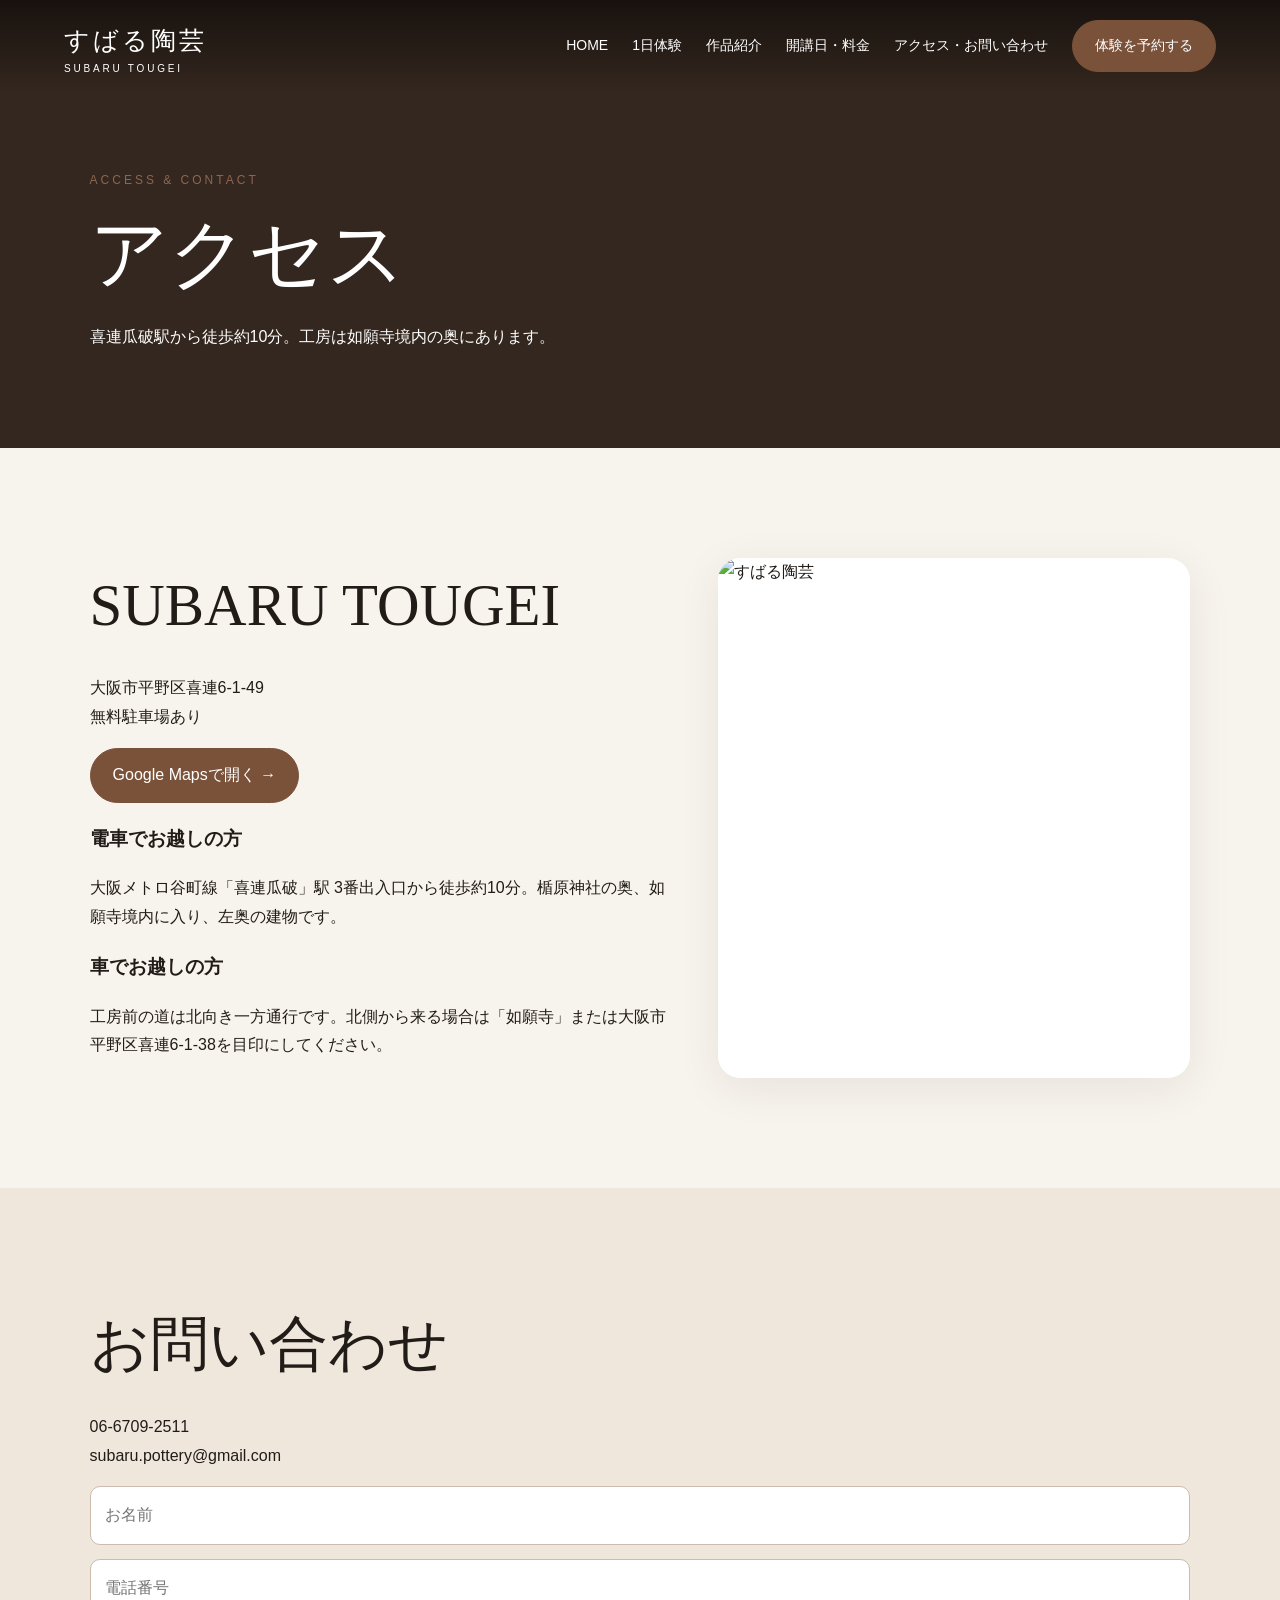
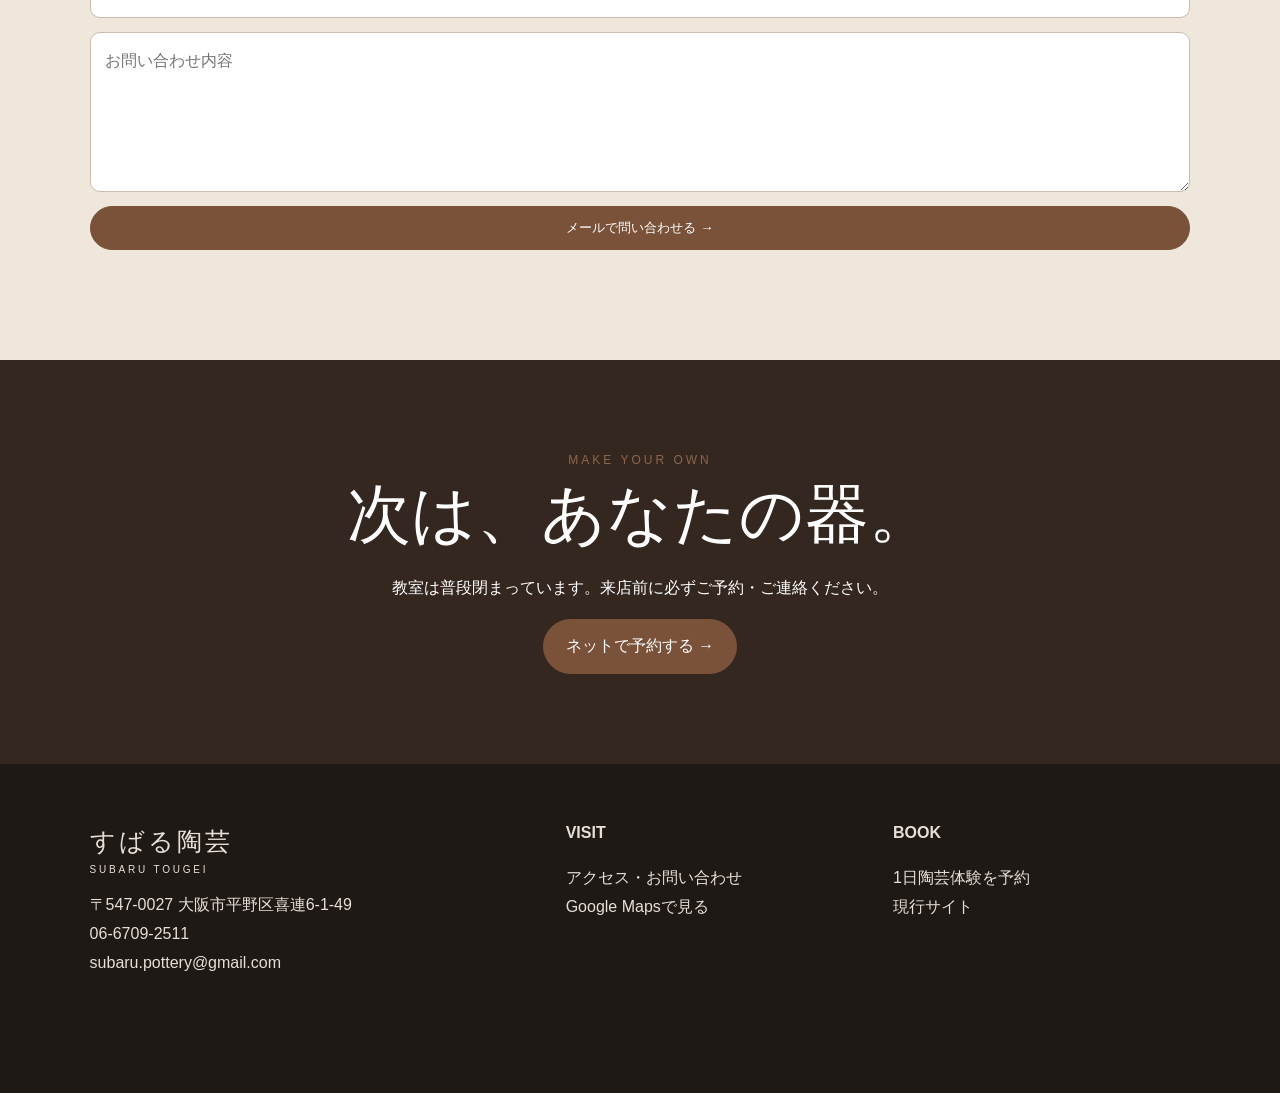
==== access.html @ 5aab39a2 "Initial competition-ready Subaru Tougei renewal" ====
<!doctype html><html lang="ja"><head><meta charset="utf-8"><meta name="viewport" content="width=device-width,initial-scale=1"><meta name="description" content="大阪市平野区のすばる陶芸。1日陶芸体験、定期教室、作品紹介、アクセス。"><title>アクセス・お問い合わせ｜すばる陶芸</title><link rel="stylesheet" href="assets/styles.css"></head><body><header><a class="brand" href="index.html">すばる陶芸<small>SUBARU TOUGEI</small></a><button class="hamb" aria-label="メニュー">☰</button><nav class="nav"><a href="index.html">HOME</a><a href="experience.html">1日体験</a><a href="works.html">作品紹介</a><a href="price.html">開講日・料金</a><a href="access.html">アクセス・お問い合わせ</a><a class="btn fill" href="https://www.asoview.com/channel/activities/subarutougei/offices/675/courses">体験を予約する</a></nav></header><section class="page-hero"><div class="kicker">ACCESS & CONTACT</div><h1>アクセス</h1><p>喜連瓜破駅から徒歩約10分。工房は如願寺境内の奥にあります。</p></section><section class="section"><div class="two reveal"><div><h2>SUBARU TOUGEI</h2><p>大阪市平野区喜連6-1-49<br>無料駐車場あり</p><p><a class="btn fill" href="https://www.google.co.jp/maps/place/%E3%81%99%E3%81%B0%E3%82%8B%E9%99%B6%E8%8A%B8/@34.613585,135.554979,17z/data=!3m1!4b1!4m2!3m1!1s0x6000dedb1bd6316d:0xad608d81c7c7483e">Google Mapsで開く →</a></p><h3>電車でお越しの方</h3><p>大阪メトロ谷町線「喜連瓜破」駅 3番出入口から徒歩約10分。楯原神社の奥、如願寺境内に入り、左奥の建物です。</p><h3>車でお越しの方</h3><p>工房前の道は北向き一方通行です。北側から来る場合は「如願寺」または大阪市平野区喜連6-1-38を目印にしてください。</p></div><div class="card"><div class="pic" style="height:520px"><img src="https://static.wixstatic.com/media/e398b2_7c2f4a02109442f09c957fa7d849e653~mv2.jpg" alt="すばる陶芸"></div></div></div></section><section class="section alt reveal"><h2>お問い合わせ</h2><p><a href="tel:0667092511">06-6709-2511</a><br><a href="mailto:subaru.pottery@gmail.com">subaru.pottery@gmail.com</a></p><form id="contactForm" class="form"><input name="name" placeholder="お名前" required><input name="phone" placeholder="電話番号"><textarea name="message" placeholder="お問い合わせ内容" required></textarea><button class="btn fill" type="submit">メールで問い合わせる →</button></form></section><section class="cta"><div class="kicker">MAKE YOUR OWN</div><h2>次は、あなたの器。</h2><p>教室は普段閉まっています。来店前に必ずご予約・ご連絡ください。</p><a class="btn fill" href="https://www.asoview.com/channel/activities/subarutougei/offices/675/courses">ネットで予約する →</a></section><footer class="footer"><div><div class="brand">すばる陶芸<small>SUBARU TOUGEI</small></div><p>〒547-0027 大阪市平野区喜連6-1-49<br>06-6709-2511<br>subaru.pottery@gmail.com</p></div><div><b>VISIT</b><p><a href="access.html">アクセス・お問い合わせ</a><br><a href="https://www.google.co.jp/maps/place/%E3%81%99%E3%81%B0%E3%82%8B%E9%99%B6%E8%8A%B8/@34.613585,135.554979,17z/data=!3m1!4b1!4m2!3m1!1s0x6000dedb1bd6316d:0xad608d81c7c7483e">Google Mapsで見る</a></p></div><div><b>BOOK</b><p><a href="https://www.asoview.com/channel/activities/subarutougei/offices/675/courses">1日陶芸体験を予約</a><br><a href="https://www.subarutougei.com/">現行サイト</a></p></div></footer><a class="sticky" href="https://www.asoview.com/channel/activities/subarutougei/offices/675/courses">1日陶芸体験を予約する</a><div class="modal"><button>×</button><img alt="作品拡大"></div><script src="assets/app.js"></script></body></html>
---- assets/styles.css ----
*{box-sizing:border-box}html{scroll-behavior:smooth}body{margin:0;background:#f7f3ed;color:#211c18;font-family:"Noto Sans JP","Yu Gothic",sans-serif;line-height:1.8}a{color:inherit;text-decoration:none}img{display:block;width:100%;height:100%;object-fit:cover}header{position:fixed;z-index:30;inset:0 0 auto;display:flex;align-items:center;justify-content:space-between;padding:18px 5vw;color:#fff;transition:.35s;background:linear-gradient(#0008,transparent)}header.scrolled{background:#f7f3edf2;color:#211c18;box-shadow:0 1px 20px #0002;backdrop-filter:blur(12px)}.brand{font-family:serif;font-size:25px;letter-spacing:.12em}.brand small{display:block;font:10px sans-serif;letter-spacing:.28em}.nav{display:flex;gap:24px;align-items:center;font-size:14px}.btn{display:inline-flex;align-items:center;justify-content:center;padding:12px 22px;border-radius:999px;border:1px solid currentColor;transition:.25s}.btn:hover{transform:translateY(-2px)}.btn.fill{background:#7a5139;border-color:#7a5139;color:#fff}.hamb{display:none;background:none;border:0;color:inherit;font-size:28px}.hero{position:relative;min-height:100svh;color:#fff;display:grid;align-items:end;overflow:hidden;background:#1c1714}.hero video,.hero .poster{position:absolute;inset:0;width:100%;height:100%;object-fit:cover}.hero .poster{background-size:cover;background-position:center}.hero:after{content:"";position:absolute;inset:0;background:linear-gradient(90deg,#120d09c7 0%,#120d0970 45%,#120d0920 75%),linear-gradient(0deg,#120d0990,transparent 45%)}.hero-inner{position:relative;z-index:2;padding:0 7vw 11vh;max-width:900px}.eyebrow{letter-spacing:.25em;font-size:12px}.hero h1{font-family:serif;font-weight:400;font-size:clamp(46px,7vw,96px);line-height:1.12;margin:.2em 0}.hero p{max-width:650px;font-size:clamp(15px,1.5vw,19px)}.hero-actions{display:flex;gap:12px;flex-wrap:wrap;margin-top:28px}.section{padding:110px 7vw}.section.alt{background:#efe7dc}.kicker{font-size:12px;letter-spacing:.25em;color:#8d664e}.section h2{font-family:serif;font-weight:400;font-size:clamp(34px,4.6vw,64px);line-height:1.3;margin:.15em 0 .5em}.lead{max-width:760px;color:#65584e}.grid{display:grid;grid-template-columns:repeat(3,1fr);gap:22px;margin-top:45px}.card{background:#fff;border-radius:22px;overflow:hidden;box-shadow:0 10px 45px #3c281013}.card .pic{height:280px}.card .body{padding:26px}.stats{display:grid;grid-template-columns:repeat(3,1fr);gap:1px;background:#d8cabc;border-radius:22px;overflow:hidden;margin-top:40px}.stat{background:#fff;padding:28px;text-align:center}.stat strong{display:block;font:36px serif}.gallery{columns:3 260px;column-gap:18px;margin-top:40px}.gallery button{border:0;padding:0;margin:0 0 18px;width:100%;border-radius:16px;overflow:hidden;cursor:zoom-in;background:#ddd}.gallery img{height:auto;transition:.45s}.gallery button:hover img{transform:scale(1.035)}.two{display:grid;grid-template-columns:1.1fr .9fr;gap:50px;align-items:center}.price-table{width:100%;border-collapse:collapse;background:#fff;border-radius:18px;overflow:hidden}.price-table td,.price-table th{padding:16px 18px;border-bottom:1px solid #eee;text-align:left}.cta{padding:90px 7vw;background:#34271f;color:#fff;text-align:center}.cta h2{font:clamp(34px,5vw,64px) serif;margin:0 0 12px}.footer{padding:55px 7vw 100px;background:#1f1915;color:#e7ded7;display:grid;grid-template-columns:1.5fr 1fr 1fr;gap:30px}.reveal{opacity:0;transform:translateY(30px);transition:.75s}.reveal.on{opacity:1;transform:none}.sticky{display:none}.modal{position:fixed;inset:0;z-index:50;background:#000d;display:none;place-items:center;padding:5vw}.modal.open{display:grid}.modal img{max-width:92vw;max-height:88vh;width:auto;height:auto}.modal button{position:absolute;right:25px;top:20px;background:none;border:0;color:#fff;font-size:40px}.form{display:grid;gap:14px}.form input,.form textarea{padding:14px;border:1px solid #cbbcaf;background:#fff;border-radius:10px;font:inherit}.form textarea{min-height:160px}.page-hero{padding:170px 7vw 80px;background:#34271f;color:#fff}.page-hero h1{font:clamp(42px,6vw,78px) serif;margin:.15em 0}.note{padding:18px 22px;background:#fff6dd;border-left:4px solid #aa7b49;border-radius:8px}@media(max-width:850px){.nav{position:fixed;inset:72px 0 auto;background:#f7f3ed;color:#211c18;display:none;flex-direction:column;padding:28px}.nav.open{display:flex}.hamb{display:block}.grid,.two,.stats,.footer{grid-template-columns:1fr}.hero-inner{padding-bottom:16vh}.section{padding:80px 6vw}.sticky{display:flex;position:fixed;z-index:40;left:12px;right:12px;bottom:12px;background:#7a5139;color:#fff;border-radius:999px;justify-content:center;padding:14px;box-shadow:0 8px 25px #0004}.footer{padding-bottom:110px}}@media(prefers-reduced-motion:reduce){*{scroll-behavior:auto!important;animation:none!important;transition:none!important}.reveal{opacity:1;transform:none}}
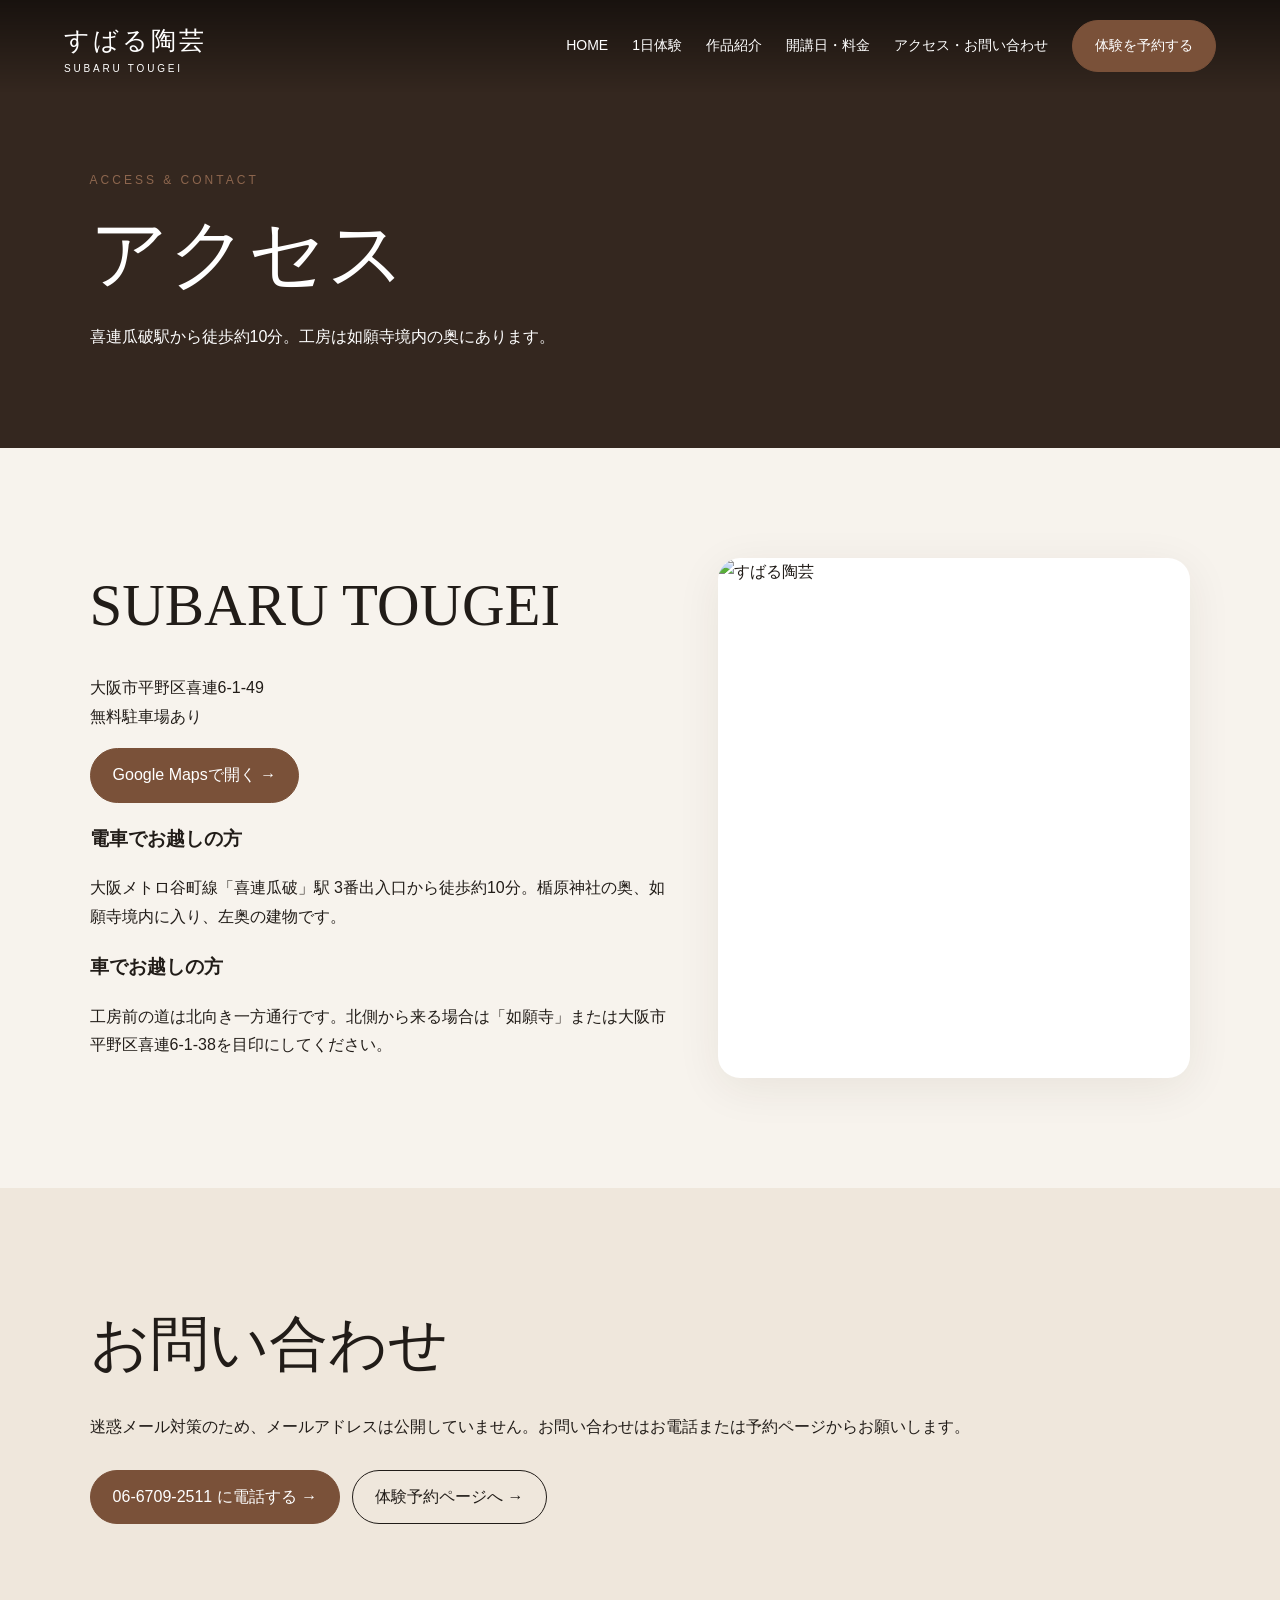
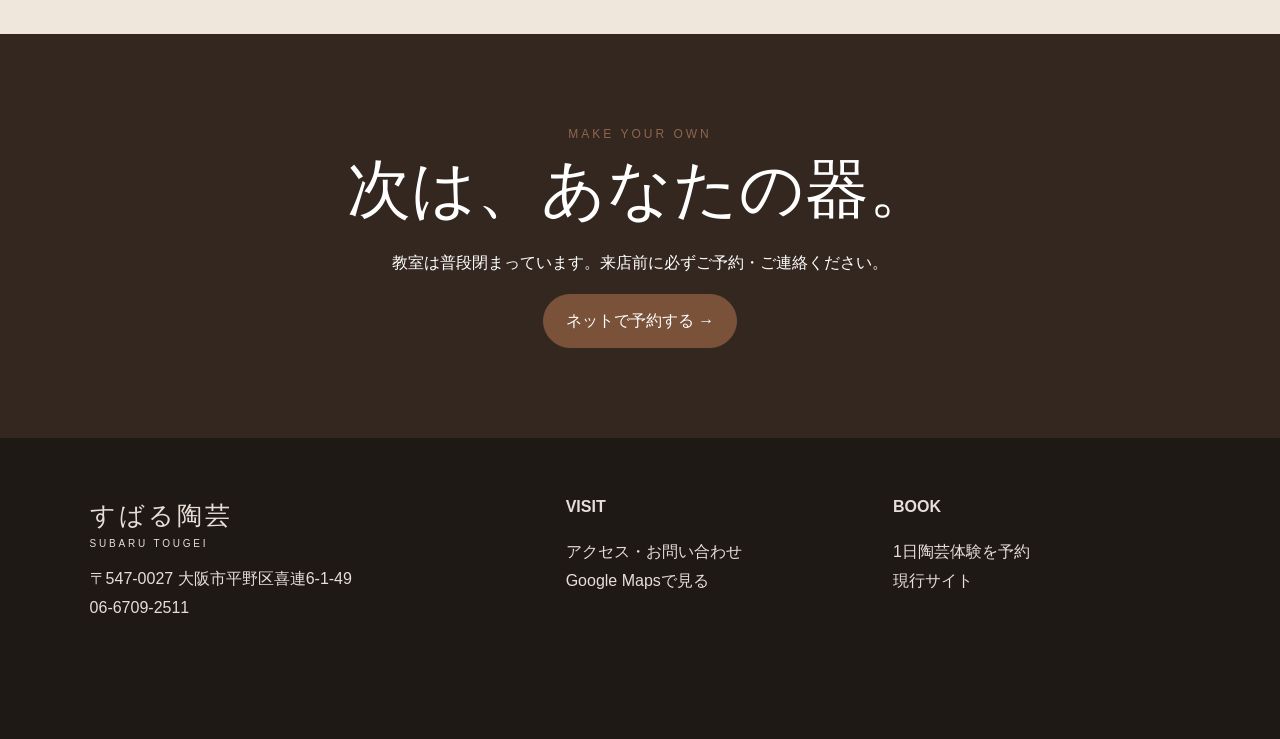
==== commit ce0b12b9: "Tighten and slow hero; remove public email address" ====
--- a/access.html
+++ b/access.html
@@ -1 +1 @@
-<!doctype html><html lang="ja"><head><meta charset="utf-8"><meta name="viewport" content="width=device-width,initial-scale=1"><meta name="description" content="大阪市平野区のすばる陶芸。1日陶芸体験、定期教室、作品紹介、アクセス。"><title>アクセス・お問い合わせ｜すばる陶芸</title><link rel="stylesheet" href="assets/styles.css"></head><body><header><a class="brand" href="index.html">すばる陶芸<small>SUBARU TOUGEI</small></a><button class="hamb" aria-label="メニュー">☰</button><nav class="nav"><a href="index.html">HOME</a><a href="experience.html">1日体験</a><a href="works.html">作品紹介</a><a href="price.html">開講日・料金</a><a href="access.html">アクセス・お問い合わせ</a><a class="btn fill" href="https://www.asoview.com/channel/activities/subarutougei/offices/675/courses">体験を予約する</a></nav></header><section class="page-hero"><div class="kicker">ACCESS & CONTACT</div><h1>アクセス</h1><p>喜連瓜破駅から徒歩約10分。工房は如願寺境内の奥にあります。</p></section><section class="section"><div class="two reveal"><div><h2>SUBARU TOUGEI</h2><p>大阪市平野区喜連6-1-49<br>無料駐車場あり</p><p><a class="btn fill" href="https://www.google.co.jp/maps/place/%E3%81%99%E3%81%B0%E3%82%8B%E9%99%B6%E8%8A%B8/@34.613585,135.554979,17z/data=!3m1!4b1!4m2!3m1!1s0x6000dedb1bd6316d:0xad608d81c7c7483e">Google Mapsで開く →</a></p><h3>電車でお越しの方</h3><p>大阪メトロ谷町線「喜連瓜破」駅 3番出入口から徒歩約10分。楯原神社の奥、如願寺境内に入り、左奥の建物です。</p><h3>車でお越しの方</h3><p>工房前の道は北向き一方通行です。北側から来る場合は「如願寺」または大阪市平野区喜連6-1-38を目印にしてください。</p></div><div class="card"><div class="pic" style="height:520px"><img src="https://static.wixstatic.com/media/e398b2_7c2f4a02109442f09c957fa7d849e653~mv2.jpg" alt="すばる陶芸"></div></div></div></section><section class="section alt reveal"><h2>お問い合わせ</h2><p><a href="tel:0667092511">06-6709-2511</a><br><a href="mailto:subaru.pottery@gmail.com">subaru.pottery@gmail.com</a></p><form id="contactForm" class="form"><input name="name" placeholder="お名前" required><input name="phone" placeholder="電話番号"><textarea name="message" placeholder="お問い合わせ内容" required></textarea><button class="btn fill" type="submit">メールで問い合わせる →</button></form></section><section class="cta"><div class="kicker">MAKE YOUR OWN</div><h2>次は、あなたの器。</h2><p>教室は普段閉まっています。来店前に必ずご予約・ご連絡ください。</p><a class="btn fill" href="https://www.asoview.com/channel/activities/subarutougei/offices/675/courses">ネットで予約する →</a></section><footer class="footer"><div><div class="brand">すばる陶芸<small>SUBARU TOUGEI</small></div><p>〒547-0027 大阪市平野区喜連6-1-49<br>06-6709-2511<br>subaru.pottery@gmail.com</p></div><div><b>VISIT</b><p><a href="access.html">アクセス・お問い合わせ</a><br><a href="https://www.google.co.jp/maps/place/%E3%81%99%E3%81%B0%E3%82%8B%E9%99%B6%E8%8A%B8/@34.613585,135.554979,17z/data=!3m1!4b1!4m2!3m1!1s0x6000dedb1bd6316d:0xad608d81c7c7483e">Google Mapsで見る</a></p></div><div><b>BOOK</b><p><a href="https://www.asoview.com/channel/activities/subarutougei/offices/675/courses">1日陶芸体験を予約</a><br><a href="https://www.subarutougei.com/">現行サイト</a></p></div></footer><a class="sticky" href="https://www.asoview.com/channel/activities/subarutougei/offices/675/courses">1日陶芸体験を予約する</a><div class="modal"><button>×</button><img alt="作品拡大"></div><script src="assets/app.js"></script></body></html>+<!doctype html><html lang="ja"><head><meta charset="utf-8"><meta name="viewport" content="width=device-width,initial-scale=1"><meta name="description" content="大阪市平野区のすばる陶芸。1日陶芸体験、定期教室、作品紹介、アクセス。"><title>アクセス・お問い合わせ｜すばる陶芸</title><link rel="stylesheet" href="assets/styles.css"></head><body><header><a class="brand" href="index.html">すばる陶芸<small>SUBARU TOUGEI</small></a><button class="hamb" aria-label="メニュー">☰</button><nav class="nav"><a href="index.html">HOME</a><a href="experience.html">1日体験</a><a href="works.html">作品紹介</a><a href="price.html">開講日・料金</a><a href="access.html">アクセス・お問い合わせ</a><a class="btn fill" href="https://www.asoview.com/channel/activities/subarutougei/offices/675/courses">体験を予約する</a></nav></header><section class="page-hero"><div class="kicker">ACCESS & CONTACT</div><h1>アクセス</h1><p>喜連瓜破駅から徒歩約10分。工房は如願寺境内の奥にあります。</p></section><section class="section"><div class="two reveal"><div><h2>SUBARU TOUGEI</h2><p>大阪市平野区喜連6-1-49<br>無料駐車場あり</p><p><a class="btn fill" href="https://www.google.co.jp/maps/place/%E3%81%99%E3%81%B0%E3%82%8B%E9%99%B6%E8%8A%B8/@34.613585,135.554979,17z/data=!3m1!4b1!4m2!3m1!1s0x6000dedb1bd6316d:0xad608d81c7c7483e">Google Mapsで開く →</a></p><h3>電車でお越しの方</h3><p>大阪メトロ谷町線「喜連瓜破」駅 3番出入口から徒歩約10分。楯原神社の奥、如願寺境内に入り、左奥の建物です。</p><h3>車でお越しの方</h3><p>工房前の道は北向き一方通行です。北側から来る場合は「如願寺」または大阪市平野区喜連6-1-38を目印にしてください。</p></div><div class="card"><div class="pic" style="height:520px"><img src="https://static.wixstatic.com/media/e398b2_7c2f4a02109442f09c957fa7d849e653~mv2.jpg" alt="すばる陶芸"></div></div></div></section><section class="section alt reveal"><h2>お問い合わせ</h2><p>迷惑メール対策のため、メールアドレスは公開していません。お問い合わせはお電話または予約ページからお願いします。</p><div class="hero-actions"><a class="btn fill" href="tel:0667092511">06-6709-2511 に電話する →</a><a class="btn" href="https://www.asoview.com/channel/activities/subarutougei/offices/675/courses">体験予約ページへ →</a></div></section><section class="cta"><div class="kicker">MAKE YOUR OWN</div><h2>次は、あなたの器。</h2><p>教室は普段閉まっています。来店前に必ずご予約・ご連絡ください。</p><a class="btn fill" href="https://www.asoview.com/channel/activities/subarutougei/offices/675/courses">ネットで予約する →</a></section><footer class="footer"><div><div class="brand">すばる陶芸<small>SUBARU TOUGEI</small></div><p>〒547-0027 大阪市平野区喜連6-1-49<br>06-6709-2511</p></div><div><b>VISIT</b><p><a href="access.html">アクセス・お問い合わせ</a><br><a href="https://www.google.co.jp/maps/place/%E3%81%99%E3%81%B0%E3%82%8B%E9%99%B6%E8%8A%B8/@34.613585,135.554979,17z/data=!3m1!4b1!4m2!3m1!1s0x6000dedb1bd6316d:0xad608d81c7c7483e">Google Mapsで見る</a></p></div><div><b>BOOK</b><p><a href="https://www.asoview.com/channel/activities/subarutougei/offices/675/courses">1日陶芸体験を予約</a><br><a href="https://www.subarutougei.com/">現行サイト</a></p></div></footer><a class="sticky" href="https://www.asoview.com/channel/activities/subarutougei/offices/675/courses">1日陶芸体験を予約する</a><div class="modal"><button>×</button><img alt="作品拡大"></div><script src="assets/app.js"></script></body></html>
--- a/assets/styles.css
+++ b/assets/styles.css
@@ -1 +1,6 @@
-*{box-sizing:border-box}html{scroll-behavior:smooth}body{margin:0;background:#f7f3ed;color:#211c18;font-family:"Noto Sans JP","Yu Gothic",sans-serif;line-height:1.8}a{color:inherit;text-decoration:none}img{display:block;width:100%;height:100%;object-fit:cover}header{position:fixed;z-index:30;inset:0 0 auto;display:flex;align-items:center;justify-content:space-between;padding:18px 5vw;color:#fff;transition:.35s;background:linear-gradient(#0008,transparent)}header.scrolled{background:#f7f3edf2;color:#211c18;box-shadow:0 1px 20px #0002;backdrop-filter:blur(12px)}.brand{font-family:serif;font-size:25px;letter-spacing:.12em}.brand small{display:block;font:10px sans-serif;letter-spacing:.28em}.nav{display:flex;gap:24px;align-items:center;font-size:14px}.btn{display:inline-flex;align-items:center;justify-content:center;padding:12px 22px;border-radius:999px;border:1px solid currentColor;transition:.25s}.btn:hover{transform:translateY(-2px)}.btn.fill{background:#7a5139;border-color:#7a5139;color:#fff}.hamb{display:none;background:none;border:0;color:inherit;font-size:28px}.hero{position:relative;min-height:100svh;color:#fff;display:grid;align-items:end;overflow:hidden;background:#1c1714}.hero video,.hero .poster{position:absolute;inset:0;width:100%;height:100%;object-fit:cover}.hero .poster{background-size:cover;background-position:center}.hero:after{content:"";position:absolute;inset:0;background:linear-gradient(90deg,#120d09c7 0%,#120d0970 45%,#120d0920 75%),linear-gradient(0deg,#120d0990,transparent 45%)}.hero-inner{position:relative;z-index:2;padding:0 7vw 11vh;max-width:900px}.eyebrow{letter-spacing:.25em;font-size:12px}.hero h1{font-family:serif;font-weight:400;font-size:clamp(46px,7vw,96px);line-height:1.12;margin:.2em 0}.hero p{max-width:650px;font-size:clamp(15px,1.5vw,19px)}.hero-actions{display:flex;gap:12px;flex-wrap:wrap;margin-top:28px}.section{padding:110px 7vw}.section.alt{background:#efe7dc}.kicker{font-size:12px;letter-spacing:.25em;color:#8d664e}.section h2{font-family:serif;font-weight:400;font-size:clamp(34px,4.6vw,64px);line-height:1.3;margin:.15em 0 .5em}.lead{max-width:760px;color:#65584e}.grid{display:grid;grid-template-columns:repeat(3,1fr);gap:22px;margin-top:45px}.card{background:#fff;border-radius:22px;overflow:hidden;box-shadow:0 10px 45px #3c281013}.card .pic{height:280px}.card .body{padding:26px}.stats{display:grid;grid-template-columns:repeat(3,1fr);gap:1px;background:#d8cabc;border-radius:22px;overflow:hidden;margin-top:40px}.stat{background:#fff;padding:28px;text-align:center}.stat strong{display:block;font:36px serif}.gallery{columns:3 260px;column-gap:18px;margin-top:40px}.gallery button{border:0;padding:0;margin:0 0 18px;width:100%;border-radius:16px;overflow:hidden;cursor:zoom-in;background:#ddd}.gallery img{height:auto;transition:.45s}.gallery button:hover img{transform:scale(1.035)}.two{display:grid;grid-template-columns:1.1fr .9fr;gap:50px;align-items:center}.price-table{width:100%;border-collapse:collapse;background:#fff;border-radius:18px;overflow:hidden}.price-table td,.price-table th{padding:16px 18px;border-bottom:1px solid #eee;text-align:left}.cta{padding:90px 7vw;background:#34271f;color:#fff;text-align:center}.cta h2{font:clamp(34px,5vw,64px) serif;margin:0 0 12px}.footer{padding:55px 7vw 100px;background:#1f1915;color:#e7ded7;display:grid;grid-template-columns:1.5fr 1fr 1fr;gap:30px}.reveal{opacity:0;transform:translateY(30px);transition:.75s}.reveal.on{opacity:1;transform:none}.sticky{display:none}.modal{position:fixed;inset:0;z-index:50;background:#000d;display:none;place-items:center;padding:5vw}.modal.open{display:grid}.modal img{max-width:92vw;max-height:88vh;width:auto;height:auto}.modal button{position:absolute;right:25px;top:20px;background:none;border:0;color:#fff;font-size:40px}.form{display:grid;gap:14px}.form input,.form textarea{padding:14px;border:1px solid #cbbcaf;background:#fff;border-radius:10px;font:inherit}.form textarea{min-height:160px}.page-hero{padding:170px 7vw 80px;background:#34271f;color:#fff}.page-hero h1{font:clamp(42px,6vw,78px) serif;margin:.15em 0}.note{padding:18px 22px;background:#fff6dd;border-left:4px solid #aa7b49;border-radius:8px}@media(max-width:850px){.nav{position:fixed;inset:72px 0 auto;background:#f7f3ed;color:#211c18;display:none;flex-direction:column;padding:28px}.nav.open{display:flex}.hamb{display:block}.grid,.two,.stats,.footer{grid-template-columns:1fr}.hero-inner{padding-bottom:16vh}.section{padding:80px 6vw}.sticky{display:flex;position:fixed;z-index:40;left:12px;right:12px;bottom:12px;background:#7a5139;color:#fff;border-radius:999px;justify-content:center;padding:14px;box-shadow:0 8px 25px #0004}.footer{padding-bottom:110px}}@media(prefers-reduced-motion:reduce){*{scroll-behavior:auto!important;animation:none!important;transition:none!important}.reveal{opacity:1;transform:none}}+*{box-sizing:border-box}html{scroll-behavior:smooth}body{margin:0;background:#f7f3ed;color:#211c18;font-family:"Noto Sans JP","Yu Gothic",sans-serif;line-height:1.8}a{color:inherit;text-decoration:none}img{display:block;width:100%;height:100%;object-fit:cover}header{position:fixed;z-index:30;inset:0 0 auto;display:flex;align-items:center;justify-content:space-between;padding:18px 5vw;color:#fff;transition:.35s;background:linear-gradient(#0008,transparent)}header.scrolled{background:#f7f3edf2;color:#211c18;box-shadow:0 1px 20px #0002;backdrop-filter:blur(12px)}.brand{font-family:serif;font-size:25px;letter-spacing:.12em}.brand small{display:block;font:10px sans-serif;letter-spacing:.28em}.nav{display:flex;gap:24px;align-items:center;font-size:14px}.btn{display:inline-flex;align-items:center;justify-content:center;padding:12px 22px;border-radius:999px;border:1px solid currentColor;transition:.25s}.btn:hover{transform:translateY(-2px)}.btn.fill{background:#7a5139;border-color:#7a5139;color:#fff}.hamb{display:none;background:none;border:0;color:inherit;font-size:28px}.hero{position:relative;min-height:100svh;color:#fff;display:grid;align-items:end;overflow:hidden;background:#1c1714}.hero video,.hero .poster{position:absolute;inset:0;width:100%;height:100%;object-fit:cover}.hero .poster{background-size:cover;background-position:center}.hero:after{content:"";position:absolute;inset:0;background:linear-gradient(90deg,#120d09c7 0%,#120d0970 45%,#120d0920 75%),linear-gradient(0deg,#120d0990,transparent 45%)}.hero-inner{position:relative;z-index:2;padding:0 7vw 11vh;max-width:900px}.eyebrow{letter-spacing:.25em;font-size:12px}.hero h1{font-family:serif;font-weight:400;font-size:clamp(46px,7vw,96px);line-height:1.12;margin:.2em 0}.hero p{max-width:650px;font-size:clamp(15px,1.5vw,19px)}.hero-actions{display:flex;gap:12px;flex-wrap:wrap;margin-top:28px}.section{padding:110px 7vw}.section.alt{background:#efe7dc}.kicker{font-size:12px;letter-spacing:.25em;color:#8d664e}.section h2{font-family:serif;font-weight:400;font-size:clamp(34px,4.6vw,64px);line-height:1.3;margin:.15em 0 .5em}.lead{max-width:760px;color:#65584e}.grid{display:grid;grid-template-columns:repeat(3,1fr);gap:22px;margin-top:45px}.card{background:#fff;border-radius:22px;overflow:hidden;box-shadow:0 10px 45px #3c281013}.card .pic{height:280px}.card .body{padding:26px}.stats{display:grid;grid-template-columns:repeat(3,1fr);gap:1px;background:#d8cabc;border-radius:22px;overflow:hidden;margin-top:40px}.stat{background:#fff;padding:28px;text-align:center}.stat strong{display:block;font:36px serif}.gallery{columns:3 260px;column-gap:18px;margin-top:40px}.gallery button{border:0;padding:0;margin:0 0 18px;width:100%;border-radius:16px;overflow:hidden;cursor:zoom-in;background:#ddd}.gallery img{height:auto;transition:.45s}.gallery button:hover img{transform:scale(1.035)}.two{display:grid;grid-template-columns:1.1fr .9fr;gap:50px;align-items:center}.price-table{width:100%;border-collapse:collapse;background:#fff;border-radius:18px;overflow:hidden}.price-table td,.price-table th{padding:16px 18px;border-bottom:1px solid #eee;text-align:left}.cta{padding:90px 7vw;background:#34271f;color:#fff;text-align:center}.cta h2{font:clamp(34px,5vw,64px) serif;margin:0 0 12px}.footer{padding:55px 7vw 100px;background:#1f1915;color:#e7ded7;display:grid;grid-template-columns:1.5fr 1fr 1fr;gap:30px}.reveal{opacity:0;transform:translateY(30px);transition:.75s}.reveal.on{opacity:1;transform:none}.sticky{display:none}.modal{position:fixed;inset:0;z-index:50;background:#000d;display:none;place-items:center;padding:5vw}.modal.open{display:grid}.modal img{max-width:92vw;max-height:88vh;width:auto;height:auto}.modal button{position:absolute;right:25px;top:20px;background:none;border:0;color:#fff;font-size:40px}.form{display:grid;gap:14px}.form input,.form textarea{padding:14px;border:1px solid #cbbcaf;background:#fff;border-radius:10px;font:inherit}.form textarea{min-height:160px}.page-hero{padding:170px 7vw 80px;background:#34271f;color:#fff}.page-hero h1{font:clamp(42px,6vw,78px) serif;margin:.15em 0}.note{padding:18px 22px;background:#fff6dd;border-left:4px solid #aa7b49;border-radius:8px}@media(max-width:850px){.nav{position:fixed;inset:72px 0 auto;background:#f7f3ed;color:#211c18;display:none;flex-direction:column;padding:28px}.nav.open{display:flex}.hamb{display:block}.grid,.two,.stats,.footer{grid-template-columns:1fr}.hero-inner{padding-bottom:16vh}.section{padding:80px 6vw}.sticky{display:flex;position:fixed;z-index:40;left:12px;right:12px;bottom:12px;background:#7a5139;color:#fff;border-radius:999px;justify-content:center;padding:14px;box-shadow:0 8px 25px #0004}.footer{padding-bottom:110px}}@media(prefers-reduced-motion:reduce){*{scroll-behavior:auto!important;animation:none!important;transition:none!important}.reveal{opacity:1;transform:none}}
+.experience-photo{max-width:1180px;margin:0 auto 30px;padding:0 24px;display:grid;grid-template-columns:minmax(0,1.35fr) minmax(260px,.65fr);gap:32px;align-items:center}.experience-photo img{width:100%;height:clamp(300px,48vw,560px);object-fit:cover;border-radius:26px;box-shadow:0 22px 60px rgba(41,24,14,.16)}.experience-photo div{padding:12px 0}.experience-photo span{font-size:.74rem;letter-spacing:.22em;color:#93603f}.experience-photo h2{margin:.6rem 0 1rem;font-size:clamp(1.8rem,4vw,3.4rem);font-weight:500}.experience-photo p{line-height:2;color:#5f554e}@media(max-width:760px){.experience-photo{grid-template-columns:1fr;gap:18px;padding:0 20px;margin-top:8px}.experience-photo img{height:58vw;min-height:260px;border-radius:20px}.experience-photo div{padding:0 6px 18px}}
+
+/* Promo hero: tighter crop + slower cinematic feel */
+.hero video{transform:scale(1.18);transform-origin:center 48%;will-change:transform}
+@media(max-width:850px){.hero video{transform:scale(1.26);object-position:center 48%}}
